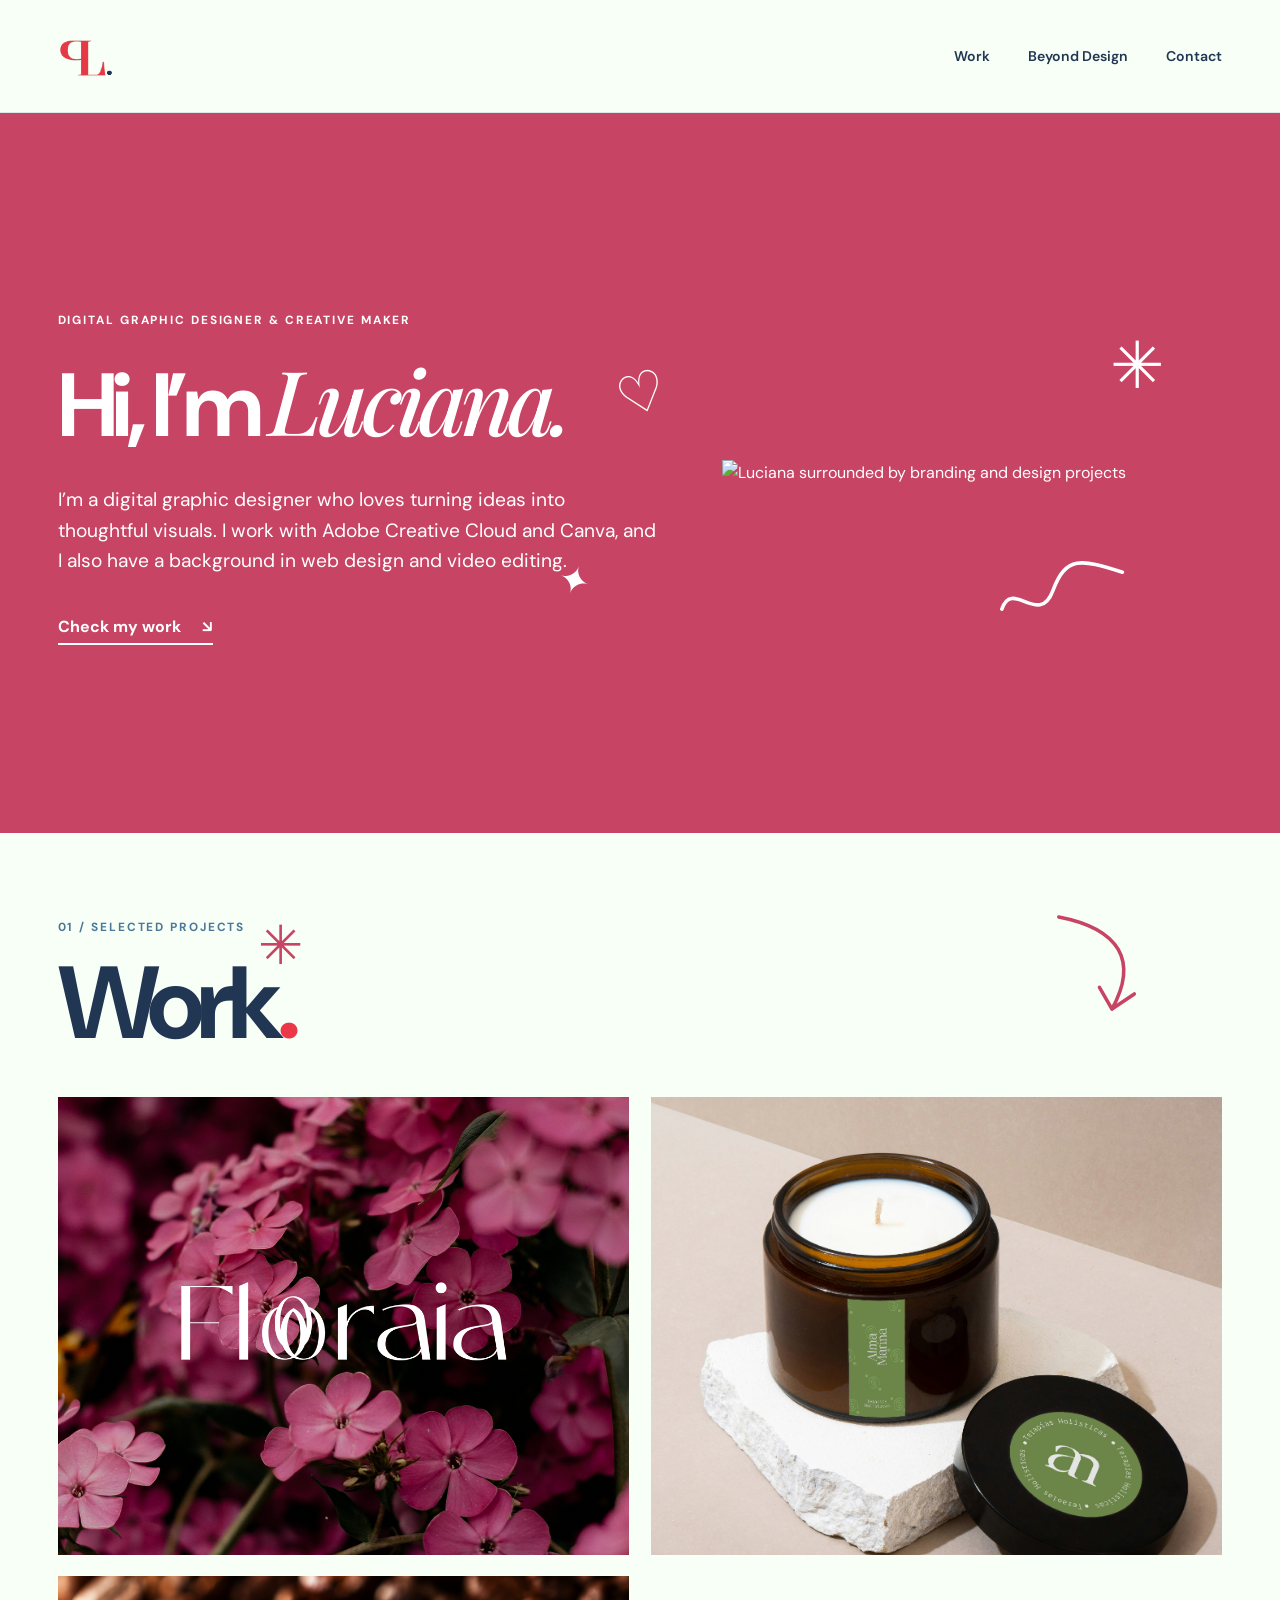
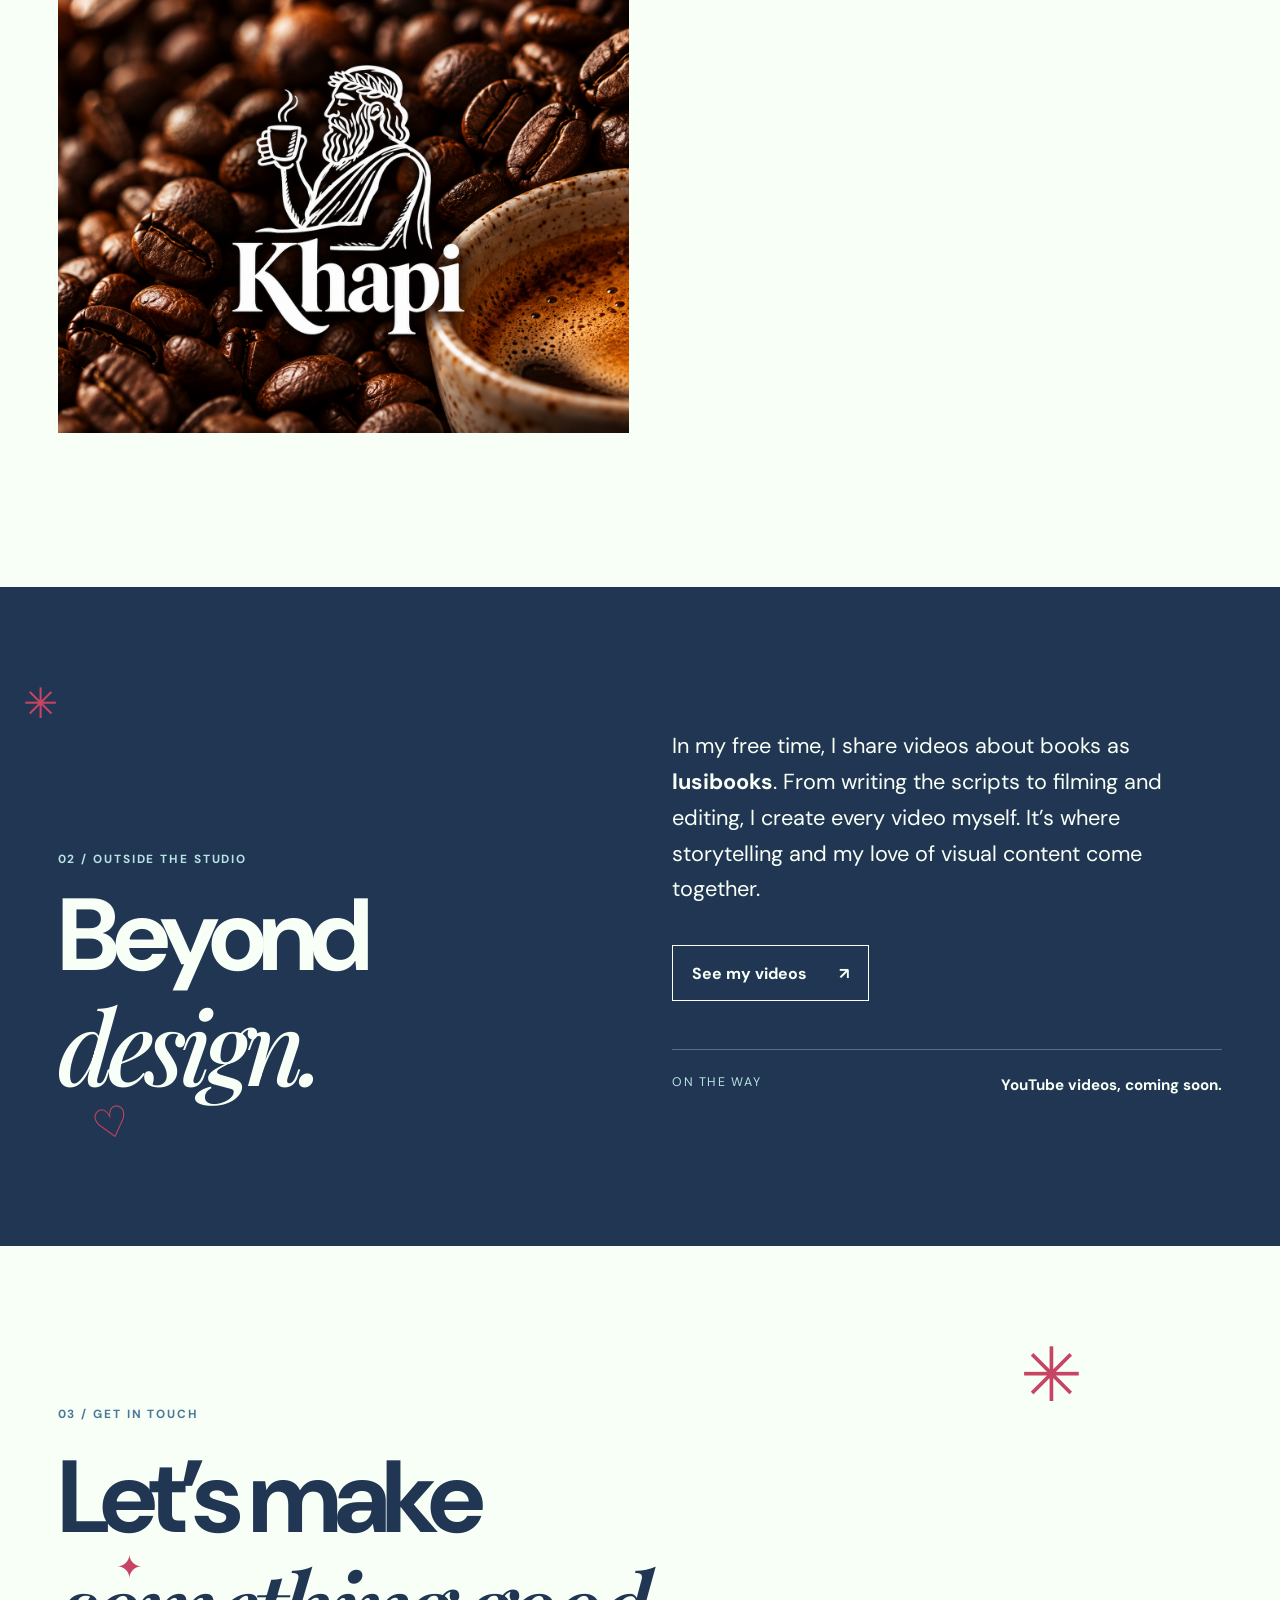
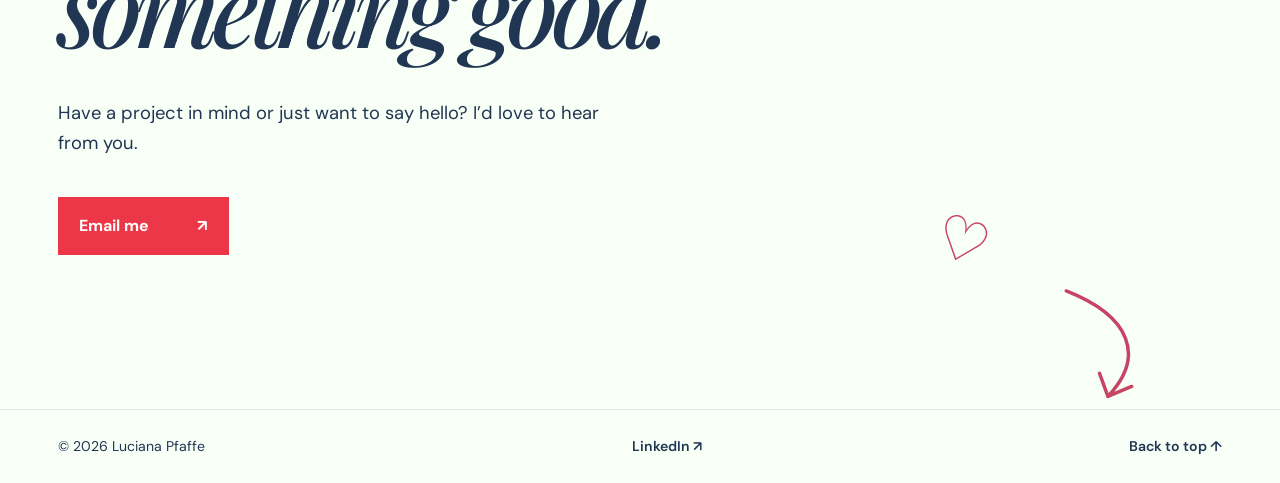
==== index.html @ 37420029 "Initial commit" ====
<!doctype html>
<html lang="en">
<head>
  <meta charset="utf-8">
  <meta name="viewport" content="width=device-width, initial-scale=1">

  <meta
    name="description"
    content="Luciana Pfaffe is a digital graphic designer working across branding, web design and video editing."
  >

  <title>Luciana Pfaffe — Digital Graphic Designer</title>

  <link
    rel="icon"
    type="image/svg+xml"
    href="assets/Luciana_Logo_Icon.svg"
  >

  <link rel="stylesheet" href="style.css">
</head>

<body>

  <!-- HEADER -->

  <header class="site-header">

    <a class="wordmark" href="#top" aria-label="Luciana Pfaffe, back to top">
      <img
        src="assets/Luciana_Logo_Icon.svg"
        alt="Luciana Pfaffe"
        class="header-logo"
      >
    </a>

    <nav aria-label="Main navigation">
      <a href="#work">Work</a>
      <a href="#beyond-design">Beyond Design</a>
      <a href="#contact">Contact</a>
    </nav>

  </header>

  <main id="top">

    <!-- INTRO -->

    <section class="intro" aria-labelledby="intro-title">

      <div class="wrap intro-content">

        <!-- Decorative doodles -->

        <span class="doodle intro-star doodle-float" aria-hidden="true">✳</span>
        <span class="doodle intro-sparkle" aria-hidden="true">✦</span>
        <span class="doodle intro-heart" aria-hidden="true">♡</span>

        <svg class="doodle intro-squiggle"
             viewBox="0 0 150 60"
             aria-hidden="true">
          <path
            d="M5 35 C25 5, 40 65, 65 30 S105 5, 145 30"
            fill="none"
            stroke="currentColor"
            stroke-width="4"
            stroke-linecap="round"
          />
        </svg>

        <div class="intro-copy">

          <span class="eyebrow">
            Digital graphic designer &amp; creative maker
          </span>

          <h1 id="intro-title">
            Hi, I’m <em>Luciana.</em>
          </h1>

          <p>
            I’m a digital graphic designer who loves turning ideas into
            thoughtful visuals. I work with Adobe Creative Cloud and Canva,
            and I also have a background in web design and video editing.
          </p>

          <a class="text-link" href="#work">
            Check my work <span aria-hidden="true">↘</span>
          </a>

        </div>

        <div class="intro-visual">
          <img
            src="assets/Luciana-portfolio-foto.png"
            alt="Luciana surrounded by branding and design projects"
            class="intro-image"
          >
        </div>

      </div>

    </section>


    <!-- WORK -->

    <section
      class="work-section wrap"
      id="work"
      aria-labelledby="work-title"
    >

      <div class="section-heading work-heading">

        <span class="eyebrow">01 / Selected projects</span>

        <h2 id="work-title">
          Work<span class="dot">.</span>
        </h2>

        <!-- Decorative doodles -->

        <span class="doodle work-star doodle-float" aria-hidden="true">✳</span>

        <svg class="doodle work-arrow"
             viewBox="0 0 130 110"
             aria-hidden="true">
          <path
            d="M10 10 C80 5, 110 35, 95 95 M75 75 L95 95 L115 72"
            fill="none"
            stroke="currentColor"
            stroke-width="4"
            stroke-linecap="round"
            stroke-linejoin="round"
          />
        </svg>

      </div>

      <div class="project-grid">

        <!-- FLORAIA -->

        <a
          class="project-card"
          href="projects/floraia.html"
          aria-label="Explore Floraia, branding and web design"
        >

          <img
            src="assets/floraia.png"
            alt="Floraia project cover"
            width="900"
            height="720"
          >

          <span class="project-overlay">

            <strong>
              Floraia
              <small>Branding &amp; web design</small>
            </strong>

            <span class="project-button">
              View project ↗
            </span>

          </span>

        </a>


        <!-- ALMA MARINA -->

        <a
          class="project-card"
          href="projects/marina.html"
          aria-label="Explore Alma Marina, branding work"
        >

          <img
            src="assets/alma_marina.jpg"
            alt="Alma Marina project cover"
            width="900"
            height="720"
          >

          <span class="project-overlay">

            <strong>
              Alma Marina
              <small>Brandbook</small>
            </strong>

            <span class="project-button">
              View project ↗
            </span>

          </span>

        </a>


        <!-- KHAPI -->

        <a
          class="project-card"
          href="projects/khapi.html"
          aria-label="Explore Khapi, rebranding and social media"
        >

          <img
            src="assets/Kaphi-Portada.png"
            alt="Khapi project cover"
            width="900"
            height="720"
          >

          <span class="project-overlay">

            <strong>
              Khapi
              <small>Re-Branding &amp; Social Media</small>
            </strong>

            <span class="project-button">
              View project ↗
            </span>

          </span>

        </a>

      </div>

    </section>


    <!-- BEYOND DESIGN -->

    <section
      class="beyond-section"
      id="beyond-design"
      aria-labelledby="beyond-title"
    >

      <div class="wrap beyond-grid">

        <!-- Decorative doodles -->

        <span
          class="doodle beyond-star doodle-float"
          aria-hidden="true"
        >✳</span>

        <span
          class="doodle beyond-heart"
          aria-hidden="true"
        >♡</span>


        <!-- Left column -->

        <div class="beyond-heading">

          <span class="eyebrow">
            02 / Outside the studio
          </span>

          <h2 id="beyond-title">
            Beyond<br>
            <em>design.</em>
          </h2>

        </div>


        <!-- Right column -->

        <div class="beyond-copy">

          <p>
            In my free time, I share videos about books as
            <strong>lusibooks</strong>.
            From writing the scripts to filming and editing,
            I create every video myself. It’s where storytelling
            and my love of visual content come together.
          </p>

          <a
            class="beyond-button"
            href="https://www.instagram.com/TU_USUARIO/"
            target="_blank"
            rel="noopener noreferrer"
          >
            See my videos
            <span aria-hidden="true">↗</span>
          </a>


          <!-- COMING SOON -->

          <div class="coming-soon">

            <span>On the way</span>

            <strong>
              YouTube videos, coming soon.
            </strong>

          </div>

        </div>

      </div>

    </section>


    <!-- CONTACT -->

    <section
      class="contact-section wrap"
      id="contact"
      aria-labelledby="contact-title"
    >

      <!-- Decorative doodles -->

      <span
        class="doodle contact-star doodle-float"
        aria-hidden="true"
      >✳</span>

      <span
        class="doodle contact-heart"
        aria-hidden="true"
      >♡</span>

      <span
        class="doodle contact-sparkle"
        aria-hidden="true"
      >✦</span>

      <svg
        class="doodle contact-arrow"
        viewBox="0 0 150 120"
        aria-hidden="true"
      >
        <path
          d="M10 10 C90 5, 125 40, 105 100 M85 80 L105 100 L125 78"
          fill="none"
          stroke="currentColor"
          stroke-width="4"
          stroke-linecap="round"
          stroke-linejoin="round"
        />
      </svg>


      <span class="eyebrow">
        03 / Get in touch
      </span>

      <h2 id="contact-title">
        Let’s make<br>
        <em>something good.</em>
      </h2>

      <p>
        Have a project in mind or just want to say hello?
        I’d love to hear from you.
      </p>

      <a
        class="contact-link"
        href="mailto:YOUR_EMAIL@example.com"
      >
        Email me
        <span aria-hidden="true">↗</span>
      </a>

    </section>

  </main>


  <!-- FOOTER -->

  <footer class="site-footer">

    <div class="wrap footer-inner">

      <span>© 2026 Luciana Pfaffe</span>

      <a
        href="https://www.linkedin.com/in/luciana-jazmin-pfaffe/"
        target="_blank"
        rel="noopener noreferrer"
      >
        LinkedIn ↗
      </a>

      <a href="#top">
        Back to top ↑
      </a>

    </div>

  </footer>

</body>
</html>
---- style.css ----
@import url('https://fonts.googleapis.com/css2?family=DM+Sans:wght@400;500;600;700&family=Playfair+Display:ital,wght@1,500;1,600&display=swap');
:root{--cream:#f7fff7;--ink:#213652;--blue:#4b7897;--mint:#b8e3e5;--red:#eb3747;--line:#dce8e7}
*{box-sizing:border-box}html{scroll-behavior:smooth}body{margin:0;background:var(--cream);color:var(--ink);font-family:'DM Sans',Arial,sans-serif;font-size:16px;line-height:1.6}a{color:inherit}img{display:block;width:100%;height:auto}.wrap{width:min(1280px,calc(100% - 9vw));margin-inline:auto}.site-header{display:flex;justify-content:space-between;align-items:center;gap:2rem;padding:26px 4.5vw;border-bottom:1px solid var(--line)}.wordmark{text-decoration:none;font-size:1.55rem;font-weight:700;letter-spacing:-.08em}.dot{color:var(--red)}nav{display:flex;gap:clamp(1rem,3vw,3rem);flex-wrap:wrap}nav a,.footer-inner a{text-decoration:none;font-size:.88rem;font-weight:600}nav a:hover,.footer-inner a:hover,.text-link:hover{color:var(--red)}a:focus-visible{outline:3px solid var(--red);outline-offset:5px}.eyebrow{text-transform:uppercase;letter-spacing:.16em;font-size:.74rem;font-weight:700;color:var(--blue)}h1,h2,p{margin-top:0}h1,h2{letter-spacing:-.065em;line-height:1.05}h1{font-size:clamp(4.2rem,10vw,10rem);margin:1.5rem 0 2rem}h2{font-size:clamp(3.5rem,8vw,8rem);margin:.7rem 0 0}em{font-family:'Playfair Display',Georgia,serif;font-weight:500}.intro{padding-top:clamp(5rem,10vw,9rem)}.intro p{font-size:clamp(1.15rem,1.65vw,1.5rem);max-width:760px;line-height:1.6;margin-bottom:2.3rem}.text-link{font-weight:700;text-decoration:none;border-bottom:2px solid currentColor;padding-bottom:.35rem}.text-link span{margin-left:1.1rem}.color-rule{display:flex;width:185px;height:5px;margin:clamp(5rem,10vw,9rem) 0 0}.color-rule span{flex:1}.color-rule span:nth-child(1){background:var(--red)}.color-rule span:nth-child(2){background:var(--cream);border:1px solid var(--line)}.color-rule span:nth-child(3){background:var(--mint)}.color-rule span:nth-child(4){background:var(--blue)}.color-rule span:nth-child(5){background:var(--ink)}.work-section{padding-top:5rem;padding-bottom:clamp(7rem,12vw,12rem)}.section-heading{margin-bottom:2.5rem}.project-grid{display:grid;grid-template-columns:repeat(2,minmax(0,1fr));gap:1.35rem}.project-card{display:block;position:relative;overflow:hidden;aspect-ratio:5/4;background:var(--mint);text-decoration:none}.project-card img{height:100%;object-fit:cover;transition:transform .5s ease}.project-card:hover img,.project-card:focus-visible img{transform:scale(1.045)}.project-overlay{position:absolute;inset:0;background:linear-gradient(transparent 20%,rgba(21,39,59,.87));color:#fff;padding:2rem;display:flex;align-items:flex-end;justify-content:space-between;gap:1rem;opacity:0;transition:opacity .25s}.project-card:hover .project-overlay,.project-card:focus-visible .project-overlay{opacity:1}.project-overlay strong{font-size:clamp(1.3rem,2.2vw,2rem);line-height:1.2}.project-overlay small{display:block;font-size:.85rem;font-weight:400;margin-top:.45rem}.project-button{white-space:nowrap;border:1px solid #fff;padding:.55rem .8rem;font-size:.83rem;font-weight:700}.beyond-section{background:var(--ink);color:var(--cream);padding:clamp(6rem,11vw,10rem) 0}.beyond-grid{display:grid;grid-template-columns:1fr 1fr;gap:5vw;align-items:end}.beyond-section .eyebrow{color:var(--mint)}.beyond-copy{padding-bottom:.5rem}.beyond-copy p{font-size:clamp(1.15rem,1.7vw,1.5rem);line-height:1.65;max-width:550px}.coming-soon{border-top:1px solid rgba(255,255,255,.28);margin-top:3rem;padding-top:1.4rem;display:flex;flex-wrap:wrap;gap:1rem;justify-content:space-between}.coming-soon span{font-size:.78rem;text-transform:uppercase;letter-spacing:.13em;color:var(--mint)}.coming-soon strong{font-size:.95rem}.contact-section{padding-top:clamp(7rem,12vw,12rem);padding-bottom:clamp(8rem,12vw,12rem)}.contact-section h2{margin:1.2rem 0 2rem}.contact-section p{font-size:1.15rem;max-width:550px}.contact-link{display:inline-flex;gap:3rem;align-items:center;background:var(--red);color:#fff;font-weight:700;text-decoration:none;padding:1rem 1.35rem;margin-top:1.3rem;transition:background .2s}.contact-link:hover{background:var(--ink)}.site-footer{border-top:1px solid var(--line)}.footer-inner{display:flex;justify-content:space-between;gap:1rem;flex-wrap:wrap;padding:1.6rem 0;font-size:.88rem}.detail-main{padding-top:clamp(4rem,8vw,8rem);padding-bottom:8rem}.back-link{display:inline-block;text-decoration:none;font-weight:700;border-bottom:1px solid currentColor;margin-bottom:4rem}.detail-main h1{margin:1rem 0 1.5rem}.detail-lede{font-size:clamp(1.2rem,2vw,1.6rem);max-width:650px}.detail-image{margin-top:4rem;background:var(--mint)}.detail-image img{aspect-ratio:5/3;object-fit:cover}.detail-note{max-width:650px;margin-top:2rem;color:var(--blue)}
@media(hover:none){.project-overlay{opacity:1;background:linear-gradient(transparent 35%,rgba(21,39,59,.92))}}@media(max-width:700px){.site-header{align-items:flex-start;flex-direction:column;gap:.6rem;padding:1.2rem 5vw}nav{gap:1.2rem}nav a{font-size:.83rem}.wrap{width:calc(100% - 10vw)}.intro{padding-top:5rem}.intro p{font-size:1.08rem}.project-grid,.beyond-grid{grid-template-columns:1fr}.project-overlay{padding:1.1rem}.project-button{font-size:.75rem}.beyond-grid{gap:3rem}.beyond-copy p{font-size:1.1rem}.footer-inner{justify-content:flex-start;column-gap:2rem}}@media(max-width:370px){.project-overlay{align-items:flex-start;justify-content:flex-end;flex-direction:column}.project-button{padding:.35rem .55rem}}@media(prefers-reduced-motion:reduce){html{scroll-behavior:auto}*,*::before,*::after{transition:none!important}}
.header-logo {
  width: 60px;
  height: 60px;
  object-fit: contain;
}


/* ==================================
   BEYOND BUTTON
================================== */

.beyond-button {
  display: inline-flex;
  align-items: center;
  gap: 2rem;
  margin-top: 1rem;
  padding: 0.9rem 1.2rem;
  border: 1px solid var(--cream);
  color: var(--cream);
  font-weight: 700;
  text-decoration: none;
  transition: background 0.2s, color 0.2s;
}

.beyond-button:hover {
  background: var(--cream);
  color: var(--ink);
}


/* ==================================
   HOME INTRODUCTION
================================== */

.intro {
  display: flex;
  align-items: center;
  min-height: min(780px, 80svh);
  padding: clamp(5rem, 11vw, 9rem) 0;
  background: #c84464;
  color: #fff;
}

.intro .eyebrow,
.intro .dot {
  color: #fff;
}

.intro h1 {
  max-width: 1100px;
  margin: 1.25rem 0 2rem;
}

.intro p {
  max-width: 760px;
}

.intro .text-link:hover {
  color: #fff;
  opacity: 0.75;
}

.intro a:focus-visible {
  outline-color: #fff;
}

.intro-content {
  display: grid;
  grid-template-columns: minmax(0, 1.2fr) minmax(0, 1fr);
  align-items: center;
  gap: clamp(32px, 5vw, 80px);
  position: relative;
}

.intro-copy,
.intro-visual {
  min-width: 0;
}

.intro .intro-copy h1 {
  font-size: clamp(3.5rem, 7vw, 7.5rem);
}

.intro .intro-copy p {
  max-width: 650px;
  font-size: clamp(1.05rem, 1.5vw, 1.3rem);
}

.intro-visual {
  display: flex;
  justify-content: center;
}

.intro-image {
  display: block;
  width: 100%;
  max-width: 520px;
  height: auto;
}


/* ==================================
   PLAYFUL PORTFOLIO DOODLES
================================== */

.doodle {
  position: absolute;
  display: block;
  pointer-events: none;
  user-select: none;
  z-index: 2;
  line-height: 1;
  font-family: Arial, sans-serif;
}

/* Floating animation */

@keyframes doodleFloat {
  0%, 100% {
    transform: translateY(0) rotate(-8deg);
  }

  50% {
    transform: translateY(-10px) rotate(5deg);
  }
}

.doodle-float {
  animation: doodleFloat 5s ease-in-out infinite;
}


/* ==================================
   INTRO DOODLES
================================== */

.intro-star {
  top: 8%;
  right: 5%;
  font-size: 65px;
  color: #DFFF73;
}

.intro-sparkle {
  bottom: 12%;
  left: 43%;
  font-size: 38px;
  color: #FFFFFF;
  transform: rotate(18deg);
}

.intro-heart {
  top: 18%;
  left: 48%;
  font-size: 55px;
  color: #DFFF73;
  transform: rotate(-18deg);
}

.intro-squiggle {
  width: 135px;
  height: 55px;
  bottom: 7%;
  right: 8%;
  color: #FFFFFF;
  transform: rotate(-15deg);
}


/* ==================================
   WORK DOODLES
================================== */

.work-section {
  position: relative;
}

.work-heading {
  position: relative;
}

.work-star {
  top: 5px;
  left: 200px;
  font-size: 54px;
  color: #F16B9A;
}

.work-arrow {
  width: 115px;
  height: 100px;
  right: 6%;
  top: 5px;
  color: #F16B9A;
  transform: rotate(15deg);
}


/* ==================================
   BEYOND DESIGN DOODLES
================================== */

.beyond-grid {
  position: relative;
}

/* Star outside the text */

.beyond-star {
  position: absolute;
  top: -45px;
  left: -35px;
  right: auto;
  bottom: auto;
  font-size: 42px;
  color: #F16B9A;
  z-index: 1;
}

/* Heart in lower left corner */

.beyond-heart {
  position: absolute;
  bottom: -40px;
  left: 3%;
  right: auto;
  top: auto;
  font-size: 42px;
  color: #F16B9A;
  transform: rotate(-15deg);
  z-index: 1;
}

/* Keep text above decorative elements */

.beyond-heading,
.beyond-copy {
  position: relative;
  z-index: 3;
}

/* Coming soon line */

.coming-soon-line {
  position: static;
  display: block;
  width: 150px;
  height: 35px;
  margin-top: 5px;
  color: #F16B9A;
  transform: rotate(-4deg);
  pointer-events: none;
}

/* Hide old line if still present */

.beyond-line {
  display: none;
}


/* ==================================
   CONTACT DOODLES
================================== */

.contact-section {
  position: relative;
}

.contact-star {
  top: 12%;
  right: 12%;
  font-size: 75px;
  color: #F16B9A;
}

.contact-heart {
  bottom: 18%;
  right: 20%;
  font-size: 60px;
  color: #F16B9A;
  transform: rotate(20deg);
}

.contact-sparkle {
  top: 40%;
  left: 5%;
  font-size: 32px;
  color: #D7E96B;
}

.contact-arrow {
  width: 130px;
  height: 110px;
  right: 5%;
  bottom: 0;
  color: #F16B9A;
  transform: rotate(25deg);
}


/* ==================================
   TABLET & MOBILE
================================== */

@media (max-width: 768px) {

  /* Intro */

  .intro-star {
    font-size: 38px;
    right: 5%;
    top: 5%;
  }

  .intro-heart {
    font-size: 35px;
    left: auto;
    right: 10%;
    top: 40%;
  }

  .intro-sparkle {
    font-size: 25px;
    left: 10%;
    bottom: 5%;
  }

  .intro-squiggle {
    width: 80px;
    right: 5%;
    bottom: 5%;
  }

  /* Work */

  .work-star {
    font-size: 35px;
    left: 150px;
  }

  .work-arrow {
    width: 65px;
    right: 0;
  }

  /* Beyond Design */

  .beyond-star {
    top: -30px;
    left: 0;
    right: auto;
    font-size: 28px;
  }

  .beyond-heart {
    bottom: -25px;
    left: 5%;
    font-size: 30px;
  }

  .coming-soon-line {
    width: 110px;
    height: 28px;
    margin-top: 4px;
  }

  /* Contact */

  .contact-star {
    font-size: 42px;
    right: 5%;
  }

  .contact-heart {
    font-size: 40px;
    right: 5%;
  }

  .contact-arrow {
    width: 70px;
    right: 0;
  }
}


/* ==================================
   SMALL MOBILE
================================== */

@media (max-width: 700px) {

  .intro {
    min-height: 0;
    padding: 5.5rem 0 6rem;
  }

  .intro-content {
    grid-template-columns: 1fr;
    gap: 40px;
  }

  .intro .intro-copy h1 {
    font-size: clamp(3.5rem, 12vw, 5.5rem);
  }

  .intro-image {
    max-width: 380px;
  }
}


/* ==================================
   ACCESSIBILITY
================================== */

@media (prefers-reduced-motion: reduce) {
  .doodle-float {
    animation: none;
  }
}


/* ==================================
   FLORAIA PROJECT PAGE
================================== */

.floraia-intro {
  padding-top: clamp(4rem, 8vw, 8rem);
  padding-bottom: 4rem;
}

.floraia-intro .back-link {
  margin-bottom: 4rem;
}

.floraia-intro h1 {
  margin: 1rem 0 1.5rem;
}

.floraia-hero img {
  display: block;
  width: 100%;
  max-height: 780px;
  object-fit: cover;
}

.floraia-content {
  padding-top: clamp(6rem, 10vw, 10rem);
  padding-bottom: clamp(6rem, 10vw, 10rem);
}

.floraia-section-heading {
  max-width: 760px;
  margin-bottom: 3rem;
}

.floraia-section-heading h2 {
  margin: 0.8rem 0 1.5rem;
}

.floraia-section-heading p {
  max-width: 610px;
  font-size: clamp(1.1rem, 1.5vw, 1.35rem);
}

.floraia-image {
  margin: 0;
}

.floraia-image img {
  display: block;
  width: 100%;
  aspect-ratio: 4 / 3;
  object-fit: cover;
  background: var(--line);
}

.floraia-image-wide img {
  aspect-ratio: 16 / 9;
}

.floraia-image figcaption {
  padding-top: 0.8rem;
  font-size: 0.85rem;
  color: var(--blue);
}

.floraia-image-grid {
  display: grid;
  grid-template-columns: repeat(2, minmax(0, 1fr));
  gap: 1.5rem;
  margin-top: 3rem;
}

.floraia-web {
  padding: clamp(6rem, 10vw, 10rem) 0;
  background: #eaf2f0;
}

.floraia-end {
  padding-top: 6rem;
  padding-bottom: 8rem;
}


/* ==================================
   FLORAIA IMAGE GALLERY
================================== */

.floraia-gallery {
  display: grid;
  grid-template-columns: repeat(2, minmax(0, 1fr));
  gap: 1.5rem;
}

.floraia-gallery-item {
  display: block;
  width: 100%;
  padding: 0;
  border: 0;
  background: transparent;
  color: var(--ink);
  font: inherit;
  text-align: left;
  cursor: zoom-in;
}

.floraia-gallery-item-wide {
  grid-column: 1 / -1;
}

.floraia-gallery-item img {
  display: block;
  width: 100%;
  aspect-ratio: 4 / 3;
  object-fit: cover;
  background: #fff;
  transition: opacity 0.2s ease;
}

.floraia-gallery-item-wide img {
  aspect-ratio: 16 / 9;
}

.floraia-gallery-item:hover img {
  opacity: 0.82;
}

.floraia-gallery-item > span {
  display: flex;
  justify-content: space-between;
  gap: 1rem;
  padding-top: 0.8rem;
  font-size: 0.9rem;
  font-weight: 600;
}

.floraia-gallery-item:focus-visible {
  outline: 3px solid var(--red);
  outline-offset: 5px;
}


/* ==================================
   FLORAIA LIGHTBOX
================================== */

.floraia-lightbox {
  width: min(1400px, calc(100% - 2rem));
  max-width: none;
  max-height: calc(100% - 2rem);
  padding: 3.5rem 1.25rem 1.25rem;
  border: 0;
  background: var(--cream);
  color: var(--ink);
}

.floraia-lightbox::backdrop {
  background: rgba(15, 25, 38, 0.85);
}

.floraia-lightbox figure {
  margin: 0;
}

.floraia-lightbox img {
  display: block;
  width: 100%;
  max-height: calc(100vh - 9rem);
  object-fit: contain;
}

.floraia-lightbox figcaption {
  padding-top: 0.7rem;
  text-align: center;
  font-size: 0.9rem;
}

.floraia-lightbox-close {
  position: absolute;
  top: 0.5rem;
  right: 1rem;
  border: 0;
  background: transparent;
  color: var(--ink);
  font: inherit;
  font-size: 2rem;
  line-height: 1;
  cursor: pointer;
}


/* ==================================
   FLORAIA MOBILE
================================== */

@media (max-width: 700px) {

  .floraia-gallery {
    grid-template-columns: 1fr;
  }

  .floraia-gallery-item-wide {
    grid-column: auto;
  }

  .floraia-gallery-item-wide img {
    aspect-ratio: 4 / 3;
  }

  .floraia-image-grid {
    grid-template-columns: 1fr;
    gap: 2rem;
    margin-top: 2rem;
  }

  .floraia-image-wide img {
    aspect-ratio: 4 / 3;
  }
}

/* ==================================
   BRANDING COLORS - DOODLES
================================== */

:root {
  --brand-pink: #c84464;
}

/* Work */
.work-star,
.work-arrow {
  color: var(--brand-pink);
}

/* Beyond Design */
.beyond-star,
.beyond-heart,
.beyond-line,
.coming-soon-line {
  color: var(--brand-pink);
}

/* Contact */
.contact-star,
.contact-heart,
.contact-sparkle,
.contact-arrow {
  color: var(--brand-pink);
}

/* Intro - white doodles on pink background */
.intro-star,
.intro-heart,
.intro-sparkle,
.intro-squiggle {
  color: #ffffff;
}
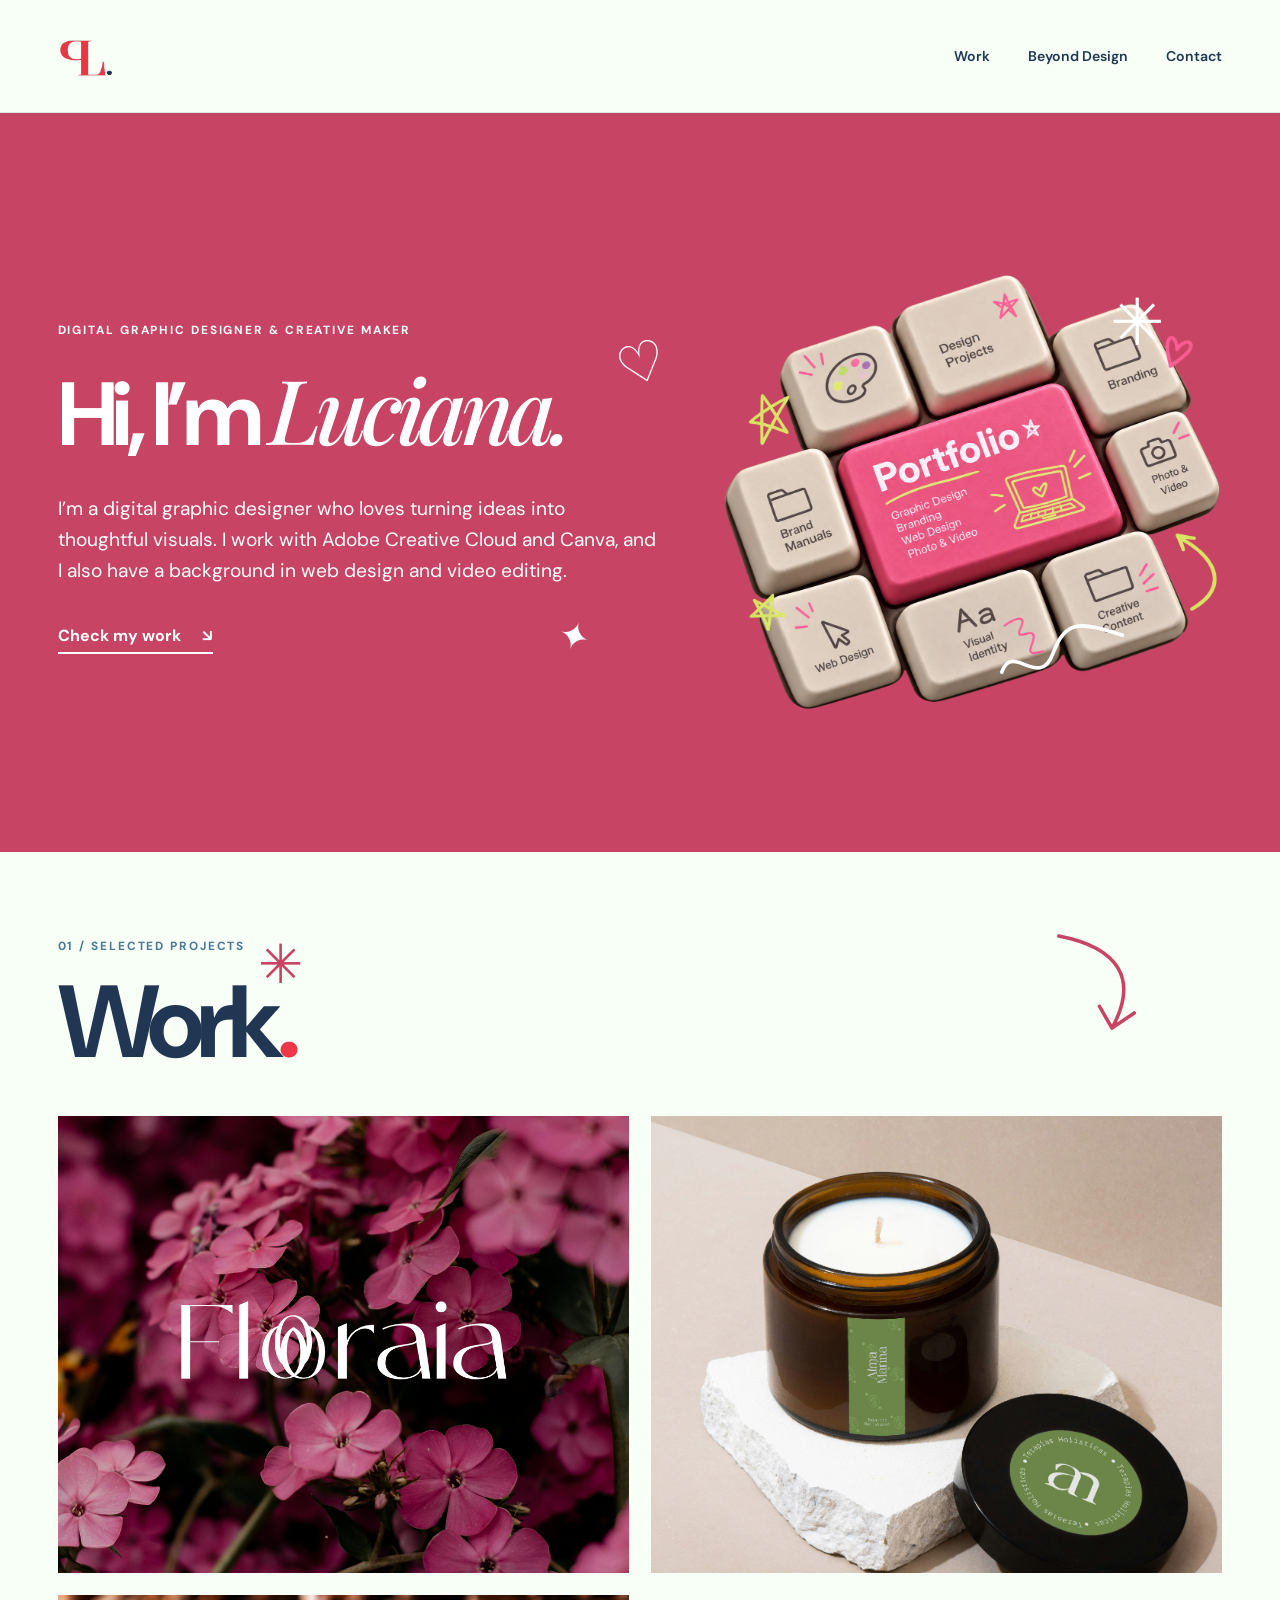
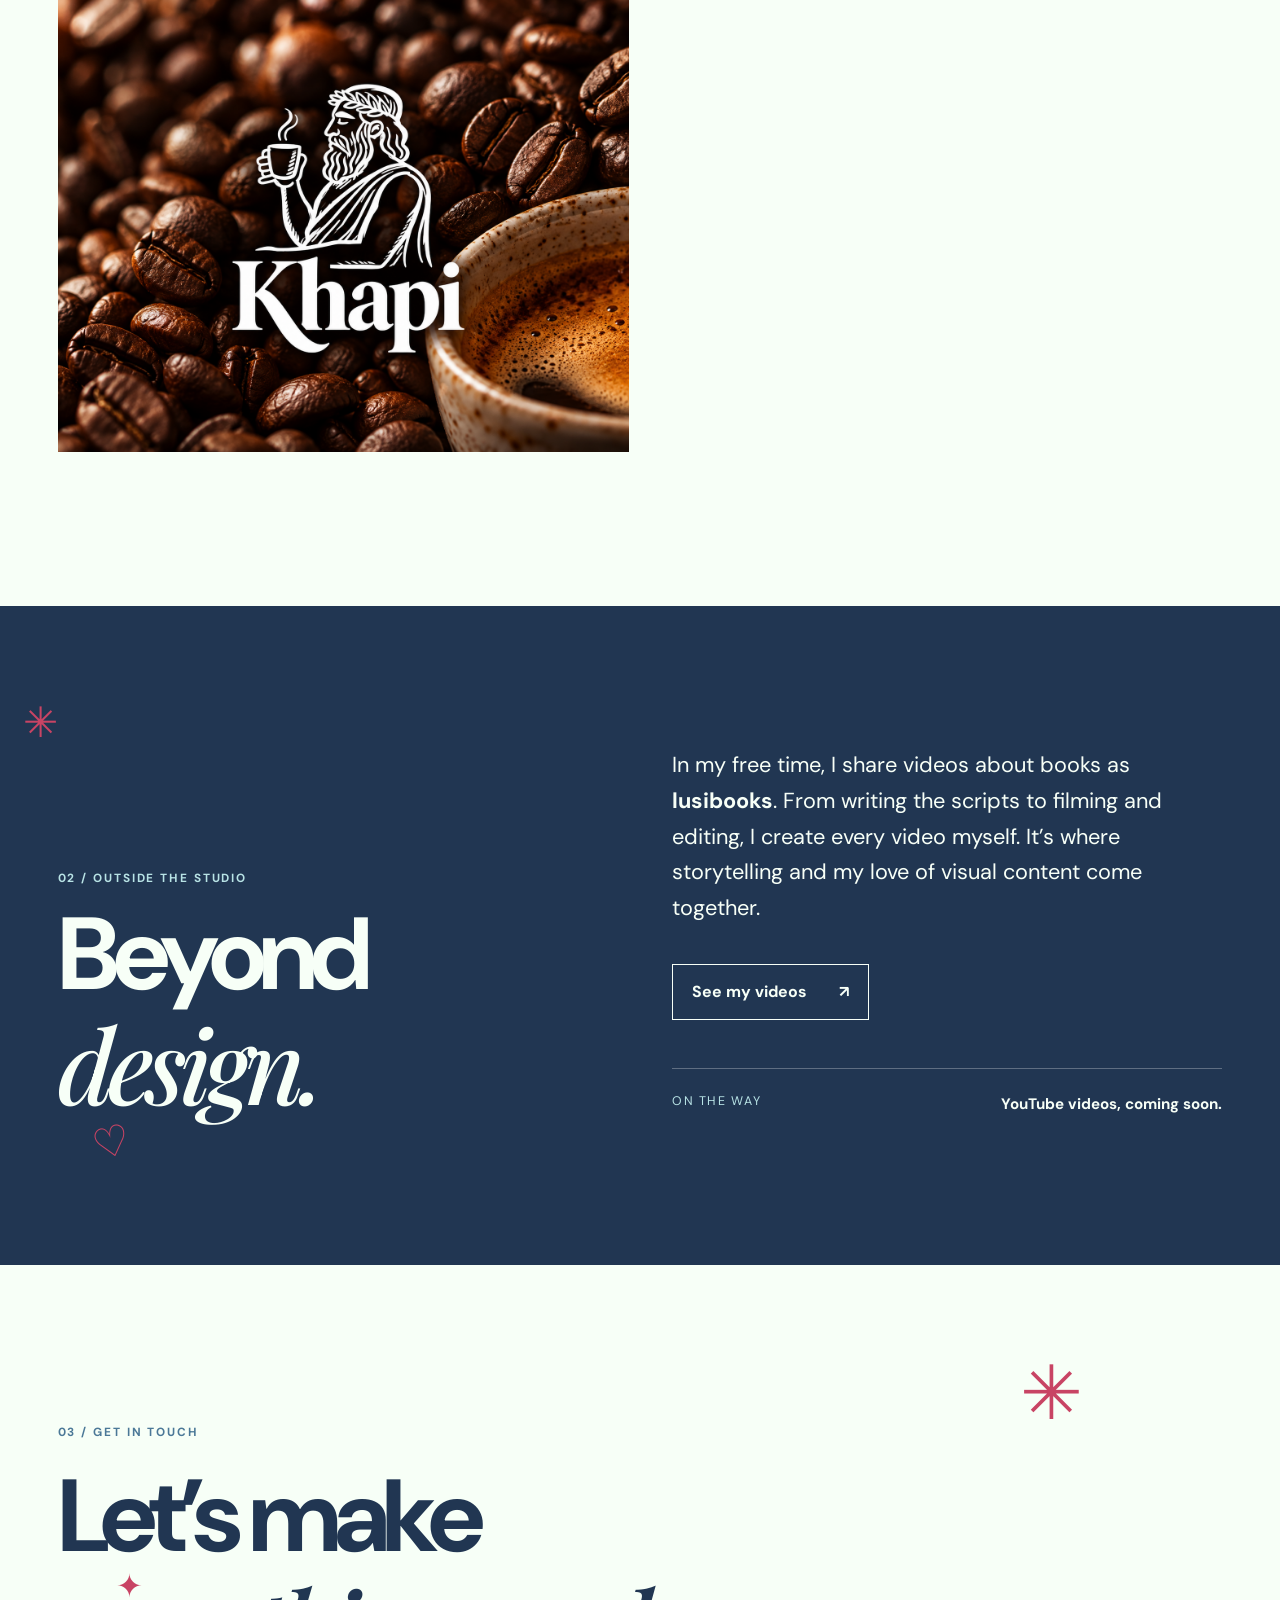
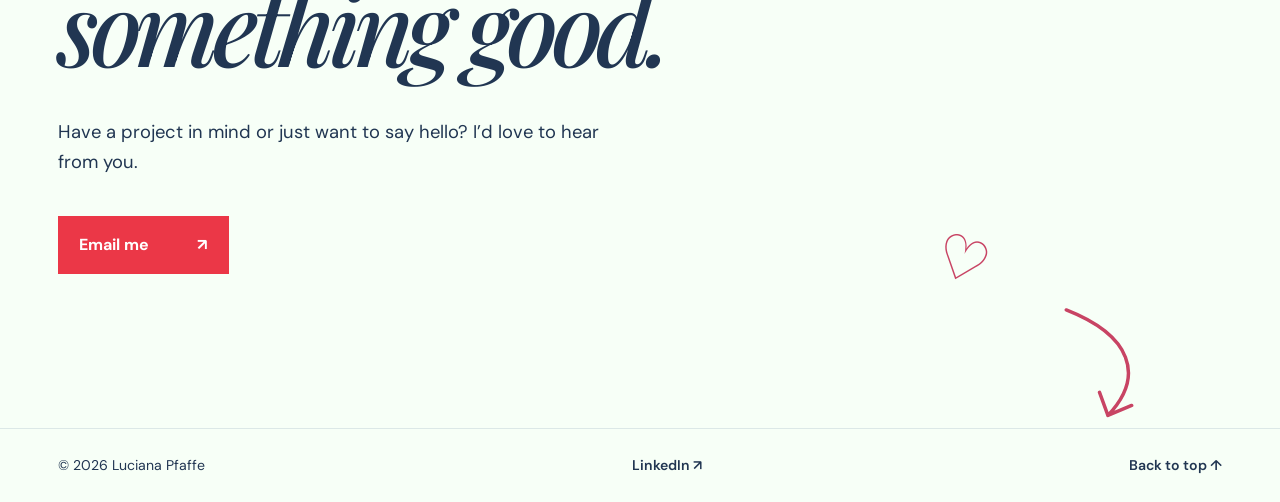
==== commit 45070737: "fix main portfolio image" ====
--- a/index.html
+++ b/index.html
@@ -93,7 +93,7 @@
 
         <div class="intro-visual">
           <img
-            src="assets/Luciana-portfolio-foto.png"
+            src="assets/luciana-portfolio-foto.png"
             alt="Luciana surrounded by branding and design projects"
             class="intro-image"
           >
